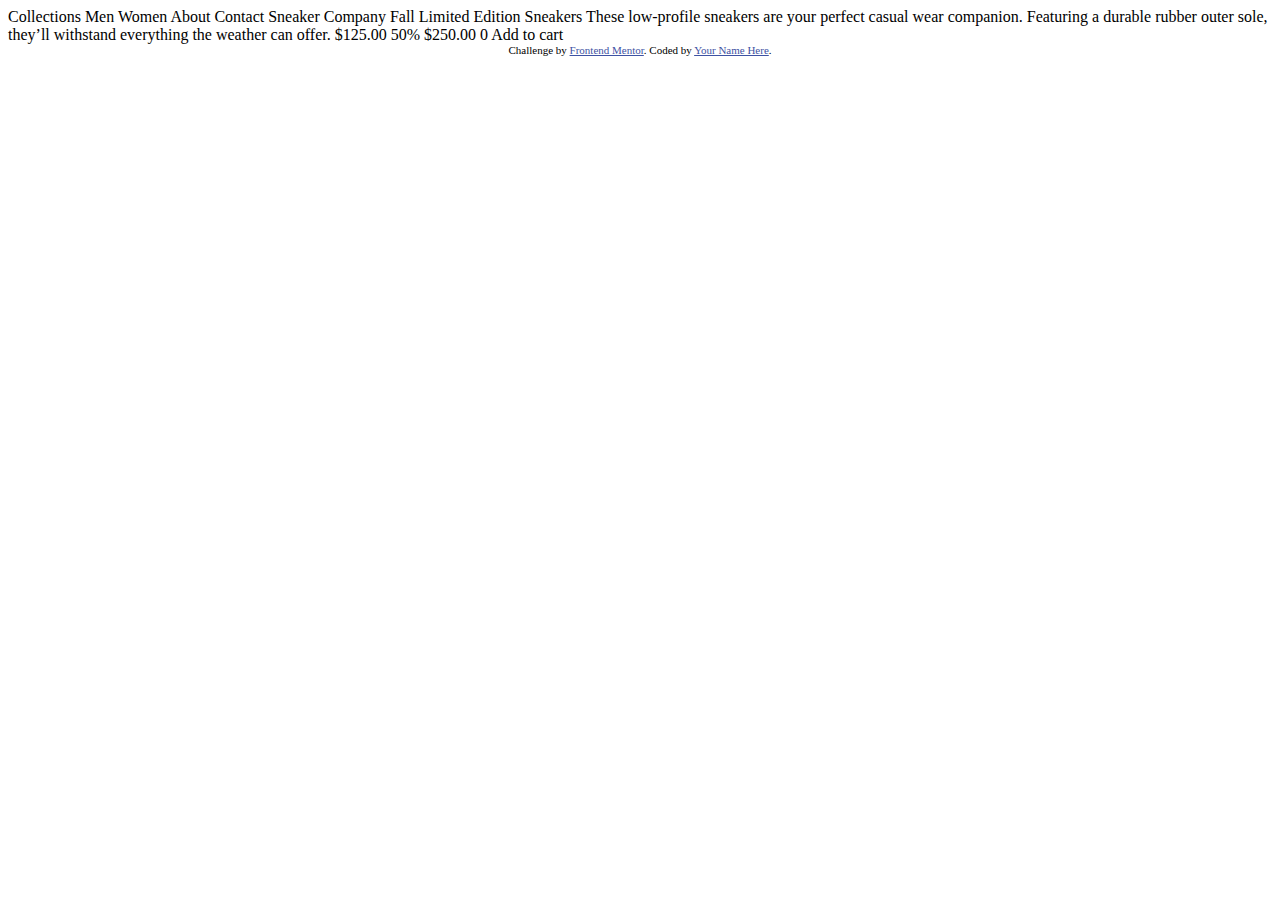
==== index.html @ 50c8fa57 "link css file" ====
<!DOCTYPE html>
<html lang="en">
<head>
  <meta charset="UTF-8">
  <meta name="viewport" content="width=device-width, initial-scale=1.0"> <!-- displays site properly based on user's device -->

  <link rel="icon" type="image/png" sizes="32x32" href="./images/favicon-32x32.png">
  
  <title>Frontend Mentor | E-commerce product page</title>

  <!-- Feel free to remove these styles or customise in your own stylesheet 👍 -->
  <style>
    .attribution { font-size: 11px; text-align: center; }
    .attribution a { color: hsl(228, 45%, 44%); }
  </style>
</head>
<body>

  Collections
  Men
  Women
  About
  Contact

  Sneaker Company

  Fall Limited Edition Sneakers

  These low-profile sneakers are your perfect casual wear companion. Featuring a 
  durable rubber outer sole, they’ll withstand everything the weather can offer.

  $125.00
  50%
  $250.00

  0
  Add to cart
  
  <div class="attribution">
    Challenge by <a href="https://www.frontendmentor.io?ref=challenge" target="_blank">Frontend Mentor</a>. 
    Coded by <a href="#">Your Name Here</a>.
  </div>
</body>
</html>
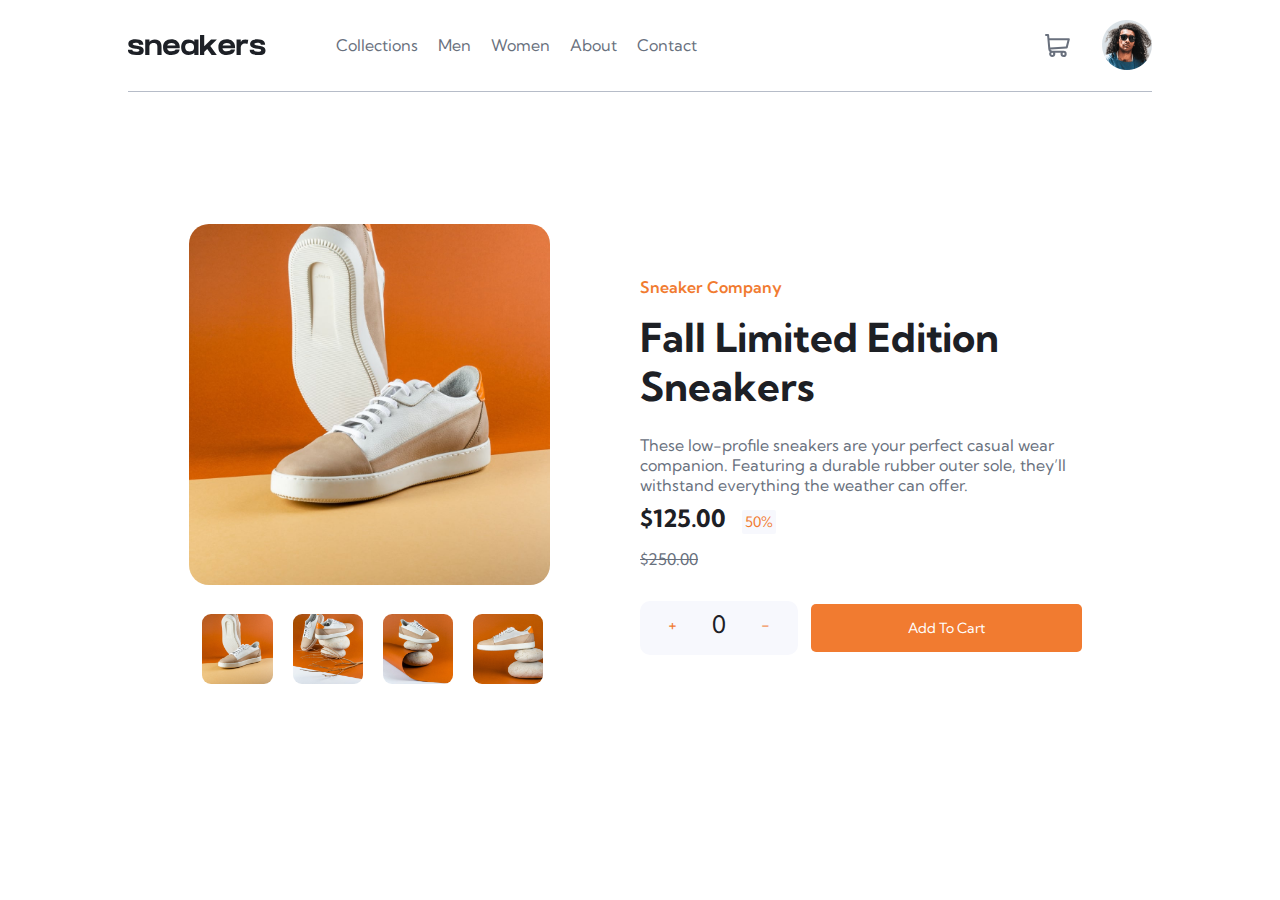
==== commit 40eba083: "add carousel and a modal" ====
--- a/index.html
+++ b/index.html
@@ -5,18 +5,94 @@
   <meta name="viewport" content="width=device-width, initial-scale=1.0"> <!-- displays site properly based on user's device -->
 
   <link rel="icon" type="image/png" sizes="32x32" href="./images/favicon-32x32.png">
-  
-  <title>Frontend Mentor | E-commerce product page</title>
-
-  <!-- Feel free to remove these styles or customise in your own stylesheet 👍 -->
-  <style>
-    .attribution { font-size: 11px; text-align: center; }
-    .attribution a { color: hsl(228, 45%, 44%); }
-  </style>
+  <link rel="stylesheet" href="https://use.fontawesome.com/releases/v5.15.0/css/all.css" integrity="sha384-OLYO0LymqQ+uHXELyx93kblK5YIS3B2ZfLGBmsJaUyor7CpMTBsahDHByqSuWW+q" crossorigin="anonymous">
+  <link href="https://fonts.googleapis.com/css2?family=Kumbh+Sans:wght@400;700&display=swap" rel="stylesheet">
+  <link rel="stylesheet" href="styles.css">
+  <title>E-commerce product page</title> 
 </head>
 <body>
+  <header>
+    <nav>
+      <div class="left-nav">
+      <div class="menu-logo">
+        <i class="fas fa-bars" id="menuBar"></i>
+        <img src="images/logo.svg" alt="" class="logo">
+      </div>
+      
+      <div class="nav-links" id="navLinks">
+        <i class="fas fa-times" id="closeMenu"></i>
+        <ul>
+          <li><a href="#">Collections</a></li>
+          <li><a href="#">Men</a></li>
+          <li><a href="#">Women</a></li>
+          <li><a href="#">About</a></li>
+          <li><a href="#">Contact</a></li>
+        </ul>
+      </div>
+    </div>
+   
+    <div class="icons">
+      <img src="images/icon-cart.svg" alt="" id="cart" class="cart">
+      <img src="images/image-avatar.png" alt="" class="user-icon">
+    </div> 
+   
+    </nav>
 
-  Collections
+    <div class="content">
+      <div class="modal-container" id="modalContainer">
+        <div class="modal" id="modal">
+          <i class="fas fa-times close-btn" id="closeModal"></i>
+          <img src="images/image-product-1.jpg" alt="" id="modalImg" class="modal-img">
+        </div>
+        <div class="thumbnails" id="thumbnailsM">
+          <img src="images/image-product-1.jpg" id= "thumb1M" alt="">
+          <img src="images/image-product-2.jpg" id= "thumb2M" alt="">
+          <img src="images/image-product-3.jpg" id= "thumb3M" alt="">
+          <img src="images/image-product-4.jpg" id= "thumb4M" alt="">
+        </div>
+      </div>
+      <div class="content-left">
+        <div class="slide-show" id="slideShow">          
+          <figure>
+            <img src="images/image-product-1.jpg" alt="" id="mainImg">
+          </figure>
+          <div class="thumbnails" id="thumbnails">
+            <img src="images/image-product-1.jpg" id= "thumb1" alt="">
+            <img src="images/image-product-2.jpg" id= "thumb2" alt="">
+            <img src="images/image-product-3.jpg" id= "thumb3" alt="">
+            <img src="images/image-product-4.jpg" id= "thumb4" alt="">
+          </div>
+        </div>
+      </div>
+      <div class="content-right">
+        <p class="content-title">Sneaker Company</p>
+        <h1>Fall Limited Edition Sneakers</h1>
+        <p>These low-profile sneakers are your perfect casual wear companion. Featuring a 
+          durable rubber outer sole, they’ll withstand everything the weather can offer.
+        </p>
+        <div class="percent">
+          <h2>$125.00</h2>
+          <p>50%</p>
+        </div>
+        <p class="line-through">$250.00</p>
+        
+         <div class="buttons">
+           <div class="plus-minus">
+             <p class = "plus">+</p>
+             <p class= "number">0</p>
+             <p class="minus">-</p>
+           </div>
+           <button class= "btn">Add To Cart</button>
+         </div> 
+      </div>
+    </div>
+  </header>
+
+  
+  
+
+  
+  <!-- Collections
   Men
   Women
   About
@@ -34,11 +110,13 @@
   $250.00
 
   0
-  Add to cart
+  Add to cart -->
   
-  <div class="attribution">
+  <!-- <div class="attribution">
     Challenge by <a href="https://www.frontendmentor.io?ref=challenge" target="_blank">Frontend Mentor</a>. 
     Coded by <a href="#">Your Name Here</a>.
-  </div>
+  </div> -->
+
+  <script src="app.js"></script>
 </body>
 </html>--- a/styles.css
+++ b/styles.css
@@ -0,0 +1,362 @@
+*{
+    margin: 0;
+    padding: 0;
+    box-sizing: border-box;
+    font-family: 'Kumbh Sans', sans-serif;
+}
+
+:root{
+    --Very-dark-blue: #1d2025;
+    --Dark-grayish-blue: #68707d;
+    --Grayish-blue: #b6bcc8;
+    --White: #ffffff;
+    --Black-opacity-light-box : hsl(0, 0%, 0%, .75);
+    --a-color-blue: #3e52a3; 
+    --orange-color: #f17b30;
+    --light-blue-buttons: #f7f8fd;
+    --dark-font-color:#212325;
+
+}
+
+header{
+    width: 100%;
+    height: 100vh;
+    background: var(--white);
+    padding: 0 10%;
+    
+}
+nav{
+    display: flex;
+    align-items: center;
+    justify-content: space-between;
+    border-bottom: 1px solid var(--Grayish-blue);
+    padding: 2% 0;
+}
+.left-nav{
+    display: flex;
+    align-items: center;
+}
+.menu-logo{
+   display: flex;
+}
+.fa-bars{
+    display: none;
+}
+.fa-times{
+    display: none;
+}
+.logo{
+    cursor: pointer;
+    padding-right: 50px;
+}
+.nav-links{
+    display: flex;
+}
+.nav-links ul{
+    display: flex;
+}
+.nav-links ul li{
+    list-style: none;
+}
+.nav-links ul li a{
+    text-decoration: none;
+    color: var(--Dark-grayish-blue);
+    font-size: 16px;
+    padding-left: 20px;
+}
+.icons{
+    display: flex;
+    align-items: center;
+}
+.icons .cart{
+    width: 25px;
+    cursor: pointer;
+    margin-right: 2rem; 
+}
+.icons .user-icon{
+    width: 50px;
+    cursor: pointer;
+}
+
+
+/* content styling */
+.content{
+    max-width: 100%;
+    height: 65vh;
+    margin: 8% 6% 0 6%;
+    display: flex;
+    align-items: center;
+    justify-content: space-between;
+    /* background: yellow; */
+}
+.content-left{
+    flex-basis: 50%;
+    
+    width: 100%;
+    display: flex;
+    align-items: center;
+    justify-content: space-between;
+    transition: .3s;
+}
+.slide-show{
+    max-width: 80%;
+    height: 100%;
+    transition: 0.3s;
+}
+.slide-show img{
+    width: 100%;
+    border-radius: 20px;
+    cursor: pointer;
+}
+
+.thumbnails{
+    width: 100%;
+    display: flex;
+    margin: 1.5rem 12px;
+    gap: 5%;
+}
+.thumbnails img{
+    width: 20%;
+    border: 1px solid transparent;
+    border-radius: 10px;
+    cursor: pointer;
+}
+.thumbnails img:hover{
+    border: 2px solid var(--orange-color);
+}
+.active{
+    /* backdrop-filter: blur(3px); */
+    opacity: 0.5;
+    border: 2px solid var(--orange-color);
+}
+
+/* modal */
+.modal-container {
+    opacity: 0; 
+    pointer-events: none;
+    width: 100vw;
+    height: 100vh;
+    position: absolute;
+    top: 0;
+    left: 0;
+    background: var(--Black-opacity-light-box);
+    display: flex;
+    flex-direction: column;
+    align-items: center;
+    justify-content: center;
+    
+}
+
+.modal{
+    width: 35%;
+    height: auto;
+    margin-bottom: .8rem;
+    position: relative;
+}
+.close-btn{
+    display: inline-block;
+    position: absolute;
+    top: -2.3rem;
+    right: 0;
+    font-size: 1.8rem;
+    color: var(--White);
+    cursor: pointer;
+}
+.close-modal{
+    opacity: 1; 
+    pointer-events: all;
+    
+}
+.modal-img{
+    width: 100%;
+    border-radius: 20px;
+}
+.modal-container .thumbnails{
+    width: 40%;
+    display: flex;
+    align-items: center;
+    justify-content: center;
+    gap: 5%;
+
+}
+.modal-container .thumbnails img{
+    width: 15%;
+    border: 1px solid transparent;
+    border-radius: 10px;
+    cursor: pointer;
+}
+.thumbnails img:hover{
+    border: 2px solid var(--orange-color);
+}
+/* content-right */
+.content-right{
+    flex-basis: 50%;
+    
+    
+}
+.content-right .content-title {
+    color: var(--orange-color);
+    font-size: 1rem;
+    font-weight: 600;
+    margin-bottom: 1rem;
+}
+.content-right h1{
+    font-size: 2.5rem;
+    color: var(--Very-dark-blue);
+    margin-bottom: 1.5rem;
+
+}
+.content-right p{
+    font-size: 1rem;
+    color: var(--Dark-grayish-blue);
+    margin-bottom: .5rem;
+
+}
+.content-right .line-through{
+    text-decoration: line-through;
+}
+.content-right h2{
+    font-size: 1.5rem;
+    color: var(--Very-dark-blue);
+    margin-bottom: 1rem;
+
+}
+.percent{
+    display: flex;
+    align-items: center;
+    justify-content: flex-start;
+    
+}
+.percent p{
+    margin-left: 1rem;
+    padding: 3px;
+    color: var(--orange-color);
+    font-size: 0.9rem;
+    border-radius: 2px;
+    background-color: var(--light-blue-buttons)
+}
+.buttons{
+    display: flex;
+    align-items: center;    
+    align-items: space-between;
+    margin-top: 2rem;
+}
+
+.plus-minus{
+    display: flex;
+    align-items: center;
+    justify-content: space-between;
+    width: 35%;
+    padding: 8px 12px;
+    background: var(--light-blue-buttons);
+    border-radius: 10px;
+    text-align: center;
+}
+.plus-minus .plus{
+    flex-basis: 30%;
+    cursor: pointer;
+    color: var(--orange-color);
+    font-size: 1rem;
+}
+.plus-minus .number{
+    flex-basis: 40%;
+    cursor: pointer;
+    color: var(--Very-dark-blue);
+    font-size: 1.5rem;
+}
+.plus-minus .minus{
+    flex-basis: 30%;
+    cursor: pointer;
+    color: var(--orange-color);
+    font-size: 1rem;
+
+}
+.btn{
+    width: 60%;
+    margin-left: 3%;
+    padding: 15px 0;
+    font-size: 14px;
+    color: var(--White);
+    background: var(--orange-color);
+    outline: none;
+    border: none;
+    border-radius: 5px;
+    cursor: pointer;
+}
+
+
+
+@media only screen and (max-width: 600px){
+    header{
+        padding: 0;
+        position: relative;
+    }
+    nav{
+        display: flex;
+        align-items: center;
+        justify-content: space-between;
+        border-bottom: 1px solid var(--White);
+        padding: 2% 5%;
+        position: relative;
+    }
+    .left-nav{
+        display: flex;
+        align-items: center;
+        
+    }
+    .menu-logo{
+       display: flex;
+       align-items: center;
+       justify-content: space-between;
+     
+    }
+    .left-nav .fa-bars{
+        display: block;
+        padding-right: 20px;
+        cursor: pointer;
+        font-size: 1.5rem;
+        color: var(--Dark-grayish-blue);
+    }
+    
+    
+    .nav-links{
+        position: absolute;
+        top: 0;
+        left: -50vw;
+        width: 50vw;
+        height: 100vh;
+        background-color: var(--dark-font-color);
+        transition: .3s;
+    }
+    .show-menu{
+        left: 0;
+    }
+    
+    .left-nav .fa-times{
+        display: block;
+        position: absolute;
+        top: 20px;
+        left: 20px;
+        cursor: pointer;
+        font-size: 1.5rem;
+        color: var(--White);
+    }
+    .nav-links ul{
+        display: flex;
+        flex-direction: column;
+        margin-top: 50px;
+    }
+    .nav-links ul li{
+        padding: 20px 0;
+    }
+    .nav-links ul li a{
+        color: var(--White);
+    }
+    
+    .icons .cart{
+        width: 22px;  
+    }
+    .icons .user-icon{
+        width: 40px;
+    }
+}
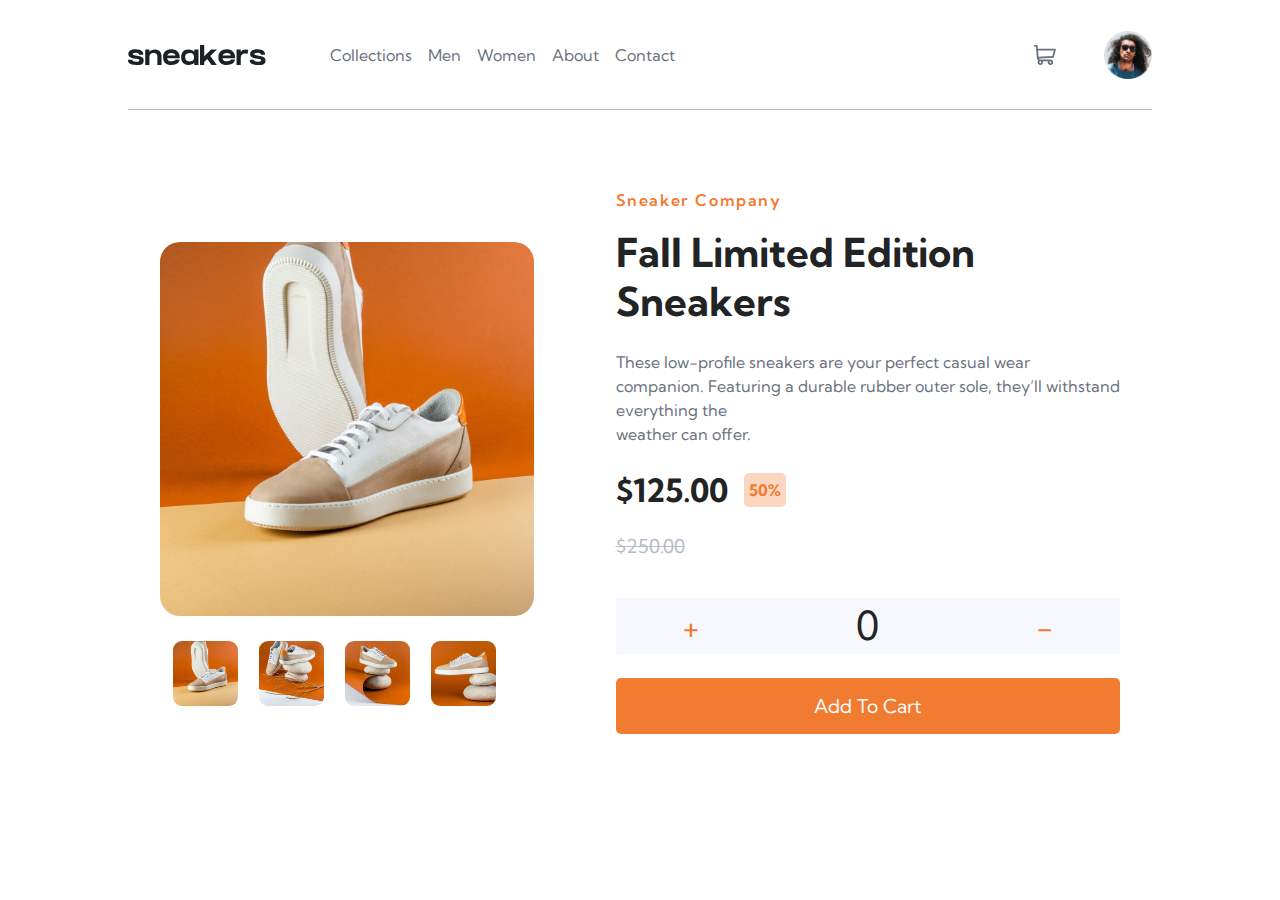
==== commit 3eb99216: "redid the entire site to fix major issue" ====
--- a/index.html
+++ b/index.html
@@ -14,108 +14,96 @@
   <header>
     <nav>
       <div class="left-nav">
-      <div class="menu-logo">
-        <i class="fas fa-bars" id="menuBar"></i>
-        <img src="images/logo.svg" alt="" class="logo">
-      </div>
-      
-      <div class="nav-links" id="navLinks">
-        <i class="fas fa-times" id="closeMenu"></i>
-        <ul>
-          <li><a href="#">Collections</a></li>
-          <li><a href="#">Men</a></li>
-          <li><a href="#">Women</a></li>
-          <li><a href="#">About</a></li>
-          <li><a href="#">Contact</a></li>
-        </ul>
-      </div>
-    </div>
-   
-    <div class="icons">
-      <img src="images/icon-cart.svg" alt="" id="cart" class="cart">
-      <img src="images/image-avatar.png" alt="" class="user-icon">
-    </div> 
-   
-    </nav>
-
-    <div class="content">
-      <div class="modal-container" id="modalContainer">
-        <div class="modal" id="modal">
-          <i class="fas fa-times close-btn" id="closeModal"></i>
-          <img src="images/image-product-1.jpg" alt="" id="modalImg" class="modal-img">
+        <div class="menu-logo">
+          <i class="fas fa-bars" id="menuBar"></i>
+          <img src="images/logo.svg" alt="" class="logo">
         </div>
-        <div class="thumbnails" id="thumbnailsM">
-          <img src="images/image-product-1.jpg" id= "thumb1M" alt="">
-          <img src="images/image-product-2.jpg" id= "thumb2M" alt="">
-          <img src="images/image-product-3.jpg" id= "thumb3M" alt="">
-          <img src="images/image-product-4.jpg" id= "thumb4M" alt="">
+        
+        <div class="nav-links" id="navLinks">
+          <i class="fas fa-times" id="closeMenu"></i>
+          <ul>
+            <li><a href="#">Collections</a></li>
+            <li><a href="#">Men</a></li>
+            <li><a href="#">Women</a></li>
+            <li><a href="#">About</a></li>
+            <li><a href="#">Contact</a></li>
+          </ul>
         </div>
       </div>
-      <div class="content-left">
-        <div class="slide-show" id="slideShow">          
-          <figure>
-            <img src="images/image-product-1.jpg" alt="" id="mainImg">
-          </figure>
+     
+      <div class="icons">
+        <img src="images/icon-cart.svg" alt="" id="cart" class="cart">
+        <img src="images/image-avatar.png" alt="" class="user-icon">
+      </div> 
+     
+      </nav>
+
+      <div class="content">
+              <!-- modal -->
+        <div class="modal-container" id="modalContainer"> 
+          <div class="modal" id="modal">
+            <i class="fas fa-times close-btn" id="closeModal"></i>
+            <img src="images/image-product-1.jpg" alt="" id="modalImg" class="modal-img">
+          </div>
+          <div class="thumbnails" id="thumbnailsM">
+            <img src="images/image-product-1.jpg" id= "thumb1M" alt="">
+            <img src="images/image-product-2.jpg" id= "thumb2M" alt="">
+            <img src="images/image-product-3.jpg" id= "thumb3M" alt="">
+            <img src="images/image-product-4.jpg" id= "thumb4M" alt="">
+          </div>
+        </div>
+        <div class="content-left">
+          <img src="images/image-product-1.jpg" alt="" id="mainImgMobile" class= "main-img">
           <div class="thumbnails" id="thumbnails">
             <img src="images/image-product-1.jpg" id= "thumb1" alt="">
             <img src="images/image-product-2.jpg" id= "thumb2" alt="">
             <img src="images/image-product-3.jpg" id= "thumb3" alt="">
             <img src="images/image-product-4.jpg" id= "thumb4" alt="">
           </div>
+          <div class="prev-btn" id="btnPrev" >
+              <img src="images/icon-previous.svg" alt="" class="prev" id="prev">
+          </div>
+          <div class="next-btn" id="btnNext" >
+              <img src="images/icon-next.svg" alt="" class="next" id="next">
+          </div>
+        </div>
+        
+        <div class="content-text">             
+          <p class="content-title">Sneaker Company</p>
+          <h1>Fall Limited Edition <br> Sneakers</h1>
+          <p>These low-profile sneakers are your perfect casual wear companion. Featuring a 
+            durable rubber outer sole, they’ll withstand everything the <br>weather can offer.
+          </p>
+          <div class="percent">
+            <div class="percent-left">
+              <h1>$125.00</h1>
+              <p>50%</p>  
+            </div>
+
+            <p class="line-through">$250.00</p>
+
+          </div>
+          
+          <div class="buttons">
+            <div class="plus-minus">
+              <p class = "plus">+</p>
+              <p class= "number">0</p>
+              <p class="minus">-</p>
+            </div>
+            <button class= "btn">Add To Cart</button>
+          </div> 
         </div>
       </div>
-      <div class="content-right">
-        <p class="content-title">Sneaker Company</p>
-        <h1>Fall Limited Edition Sneakers</h1>
-        <p>These low-profile sneakers are your perfect casual wear companion. Featuring a 
-          durable rubber outer sole, they’ll withstand everything the weather can offer.
-        </p>
-        <div class="percent">
-          <h2>$125.00</h2>
-          <p>50%</p>
-        </div>
-        <p class="line-through">$250.00</p>
         
-         <div class="buttons">
-           <div class="plus-minus">
-             <p class = "plus">+</p>
-             <p class= "number">0</p>
-             <p class="minus">-</p>
-           </div>
-           <button class= "btn">Add To Cart</button>
-         </div> 
-      </div>
-    </div>
-  </header>
+</header>
 
+
+
+  
   
   
 
   
-  <!-- Collections
-  Men
-  Women
-  About
-  Contact
-
-  Sneaker Company
-
-  Fall Limited Edition Sneakers
-
-  These low-profile sneakers are your perfect casual wear companion. Featuring a 
-  durable rubber outer sole, they’ll withstand everything the weather can offer.
-
-  $125.00
-  50%
-  $250.00
-
-  0
-  Add to cart -->
-  
-  <!-- <div class="attribution">
-    Challenge by <a href="https://www.frontendmentor.io?ref=challenge" target="_blank">Frontend Mentor</a>. 
-    Coded by <a href="#">Your Name Here</a>.
-  </div> -->
 
   <script src="app.js"></script>
 </body>
--- a/styles.css
+++ b/styles.css
@@ -15,100 +15,98 @@
     --orange-color: #f17b30;
     --light-blue-buttons: #f7f8fd;
     --dark-font-color:#212325;
+    --orange-color-opacity: hsl(23, 87%, 57%, .3);
+
 
 }
 
 header{
     width: 100%;
-    height: 100vh;
+    min-height: 100vh;
     background: var(--white);
     padding: 0 10%;
     
 }
+
 nav{
+    width: 100%;
     display: flex;
     align-items: center;
     justify-content: space-between;
+    padding: 3% 0;
     border-bottom: 1px solid var(--Grayish-blue);
-    padding: 2% 0;
 }
 .left-nav{
     display: flex;
     align-items: center;
+    
 }
 .menu-logo{
    display: flex;
-}
-.fa-bars{
+   align-items: center;
+   justify-content: space-between;
+   margin-right: 3rem;
+ 
+}
+.left-nav .fa-bars{
     display: none;
-}
-.fa-times{
+    
+}
+
+.nav-links .fa-times {
     display: none;
-}
-.logo{
-    cursor: pointer;
-    padding-right: 50px;
-}
-.nav-links{
-    display: flex;
 }
 .nav-links ul{
     display: flex;
 }
 .nav-links ul li{
     list-style: none;
+    margin-left: 1rem;
 }
 .nav-links ul li a{
     text-decoration: none;
+    font-size: 1rem;
     color: var(--Dark-grayish-blue);
-    font-size: 16px;
-    padding-left: 20px;
-}
+}
+
 .icons{
     display: flex;
     align-items: center;
 }
-.icons .cart{
-    width: 25px;
-    cursor: pointer;
-    margin-right: 2rem; 
-}
-.icons .user-icon{
-    width: 50px;
-    cursor: pointer;
-}
-
-
-/* content styling */
+.cart{
+    cursor: pointer;
+    margin-right: 3rem;
+}
+.user-icon{
+    width: 3rem;
+    cursor: pointer;
+}
+
+/* content */
+
 .content{
     max-width: 100%;
-    height: 65vh;
-    margin: 8% 6% 0 6%;
-    display: flex;
-    align-items: center;
+    height: 70vh;
+    display: flex;
+    margin-top: 6%;
     justify-content: space-between;
+    /* background-color: pink; */
+}
+
+
+.main-img{
+    width: 100%;
+    border-radius: 20px;
+    cursor: pointer;
+}
+.content-left{
+    width: 75%;
+    margin-left: 2rem;
+    display: flex;
+    flex-direction: column;
+    justify-content: center;
     /* background: yellow; */
 }
-.content-left{
-    flex-basis: 50%;
-    
-    width: 100%;
-    display: flex;
-    align-items: center;
-    justify-content: space-between;
-    transition: .3s;
-}
-.slide-show{
-    max-width: 80%;
-    height: 100%;
-    transition: 0.3s;
-}
-.slide-show img{
-    width: 100%;
-    border-radius: 20px;
-    cursor: pointer;
-}
-
 .thumbnails{
     width: 100%;
     display: flex;
@@ -116,7 +114,7 @@
     gap: 5%;
 }
 .thumbnails img{
-    width: 20%;
+    width: 18%;
     border: 1px solid transparent;
     border-radius: 10px;
     cursor: pointer;
@@ -124,11 +122,11 @@
 .thumbnails img:hover{
     border: 2px solid var(--orange-color);
 }
-.active{
-    /* backdrop-filter: blur(3px); */
-    opacity: 0.5;
-    border: 2px solid var(--orange-color);
-}
+
+.prev-btn, .next-btn{
+    display: none;
+}
+
 
 /* modal */
 .modal-container {
@@ -188,116 +186,134 @@
 .thumbnails img:hover{
     border: 2px solid var(--orange-color);
 }
-/* content-right */
-.content-right{
-    flex-basis: 50%;
-    
-    
-}
-.content-right .content-title {
-    color: var(--orange-color);
+
+.content-text{
+    max-width: 50%;
+    margin-left: 8%;
+    margin-right: 2rem;
+}
+.content-text .content-title{
     font-size: 1rem;
     font-weight: 600;
-    margin-bottom: 1rem;
-}
-.content-right h1{
+    letter-spacing: .1rem;
+    color: var(--orange-color);
+    margin: 1rem 0;
+}
+.content-text h1{
     font-size: 2.5rem;
-    color: var(--Very-dark-blue);
+    color: var(--dark-font-color);
     margin-bottom: 1.5rem;
-
-}
-.content-right p{
+}
+.content-text p{
     font-size: 1rem;
     color: var(--Dark-grayish-blue);
-    margin-bottom: .5rem;
-
-}
-.content-right .line-through{
+    line-height: 1.5rem;
+    margin-bottom: 1.5rem;
+}
+.percent{
+    display: flex;
+    flex-direction: column;
+    justify-content: space-around;   
+}
+.percent-left{
+    display: flex;
+    align-items: center;
+}
+.percent-left h1{
+    font-size: 2rem;
+    margin-right: 1rem;
+    color: var(--dark-font-color);
+}
+.percent-left p{
+    font-size: 1rem;
+    font-weight: bold;
+    color: var(--orange-color);
+    padding: 5px;
+    border-radius: 5px;
+    background: var(--orange-color-opacity);
+}
+.percent .line-through {
+    font-size: 1.2rem;
+    color: var(--Grayish-blue);
     text-decoration: line-through;
 }
-.content-right h2{
-    font-size: 1.5rem;
-    color: var(--Very-dark-blue);
-    margin-bottom: 1rem;
-
-}
-.percent{
-    display: flex;
-    align-items: center;
-    justify-content: flex-start;
-    
-}
-.percent p{
-    margin-left: 1rem;
-    padding: 3px;
+
+.buttons{
+    margin-top: 1rem;
+    flex-direction: column;
+}
+
+.plus-minus{
+    width: 100%;
+    display: flex;
+    align-items: center;
+    justify-content: space-between;
+    
+
+}
+.plus-minus .plus, .plus-minus .minus{
+    flex-basis: 30%;
+    background: var(--light-blue-buttons);
+    padding: 1rem 0;
+    font-size: 2rem;
     color: var(--orange-color);
-    font-size: 0.9rem;
-    border-radius: 2px;
-    background-color: var(--light-blue-buttons)
-}
-.buttons{
-    display: flex;
-    align-items: center;    
-    align-items: space-between;
-    margin-top: 2rem;
-}
-
-.plus-minus{
-    display: flex;
-    align-items: center;
-    justify-content: space-between;
-    width: 35%;
-    padding: 8px 12px;
+    display: flex;
+    align-items: center;
+    justify-content: center;
+    cursor: pointer;
+}
+
+.plus-minus .number {
+    flex-basis: 40%;
     background: var(--light-blue-buttons);
-    border-radius: 10px;
-    text-align: center;
-}
-.plus-minus .plus{
-    flex-basis: 30%;
-    cursor: pointer;
-    color: var(--orange-color);
-    font-size: 1rem;
-}
-.plus-minus .number{
-    flex-basis: 40%;
-    cursor: pointer;
-    color: var(--Very-dark-blue);
-    font-size: 1.5rem;
-}
-.plus-minus .minus{
-    flex-basis: 30%;
-    cursor: pointer;
-    color: var(--orange-color);
-    font-size: 1rem;
-
+    padding: 1rem 0;
+    font-size: 2.5rem;
+    color: var(--dark-font-color);
+    display: flex;
+    align-items: center;
+    justify-content: center;
 }
 .btn{
-    width: 60%;
-    margin-left: 3%;
-    padding: 15px 0;
-    font-size: 14px;
+    width: 100%;
+    font-size: 1.2rem;
     color: var(--White);
+    padding: 1rem 0;
+    margin-bottom: 1rem; 
     background: var(--orange-color);
-    outline: none;
     border: none;
     border-radius: 5px;
-    cursor: pointer;
-}
-
-
-
-@media only screen and (max-width: 600px){
-    header{
+    outline: none;
+    cursor: pointer;
+
+}
+
+
+
+
+
+
+@media only screen and (max-width: 1000px){
+    .modal-container{
+        display: none;
+    }
+    
+    header {
         padding: 0;
-        position: relative;
+        min-height: 100vh;
     }
     nav{
         display: flex;
         align-items: center;
         justify-content: space-between;
-        border-bottom: 1px solid var(--White);
+        border-bottom: 1px solid var(--dark-font-color);
         padding: 2% 5%;
-        position: relative;
+        position: fixed;
+        top: 0;
+        right: 0;
+        z-index: 10;
+        max-width: 100%;
+        background: var(--White);
+        max-height: 8vh;
     }
     .left-nav{
         display: flex;
@@ -347,16 +363,188 @@
         margin-top: 50px;
     }
     .nav-links ul li{
-        padding: 20px 0;
+        padding: 20px ;
+        list-style: none;
     }
     .nav-links ul li a{
         color: var(--White);
+        text-decoration: none;
+    }
+    .icons{
+        display: flex;
+        align-items: center;
     }
     
     .icons .cart{
         width: 22px;  
+        margin-right: 1rem;
+        cursor: pointer;
     }
     .icons .user-icon{
         width: 40px;
-    }
-}
+        cursor: pointer;
+
+    }
+
+    /* content section */
+
+    .content{
+        margin: 7.5vh 0 0 0;
+        max-width: 100%;
+        height: 90vh;
+        flex-direction: column;
+    }
+    .content-left{
+        width: 100%;
+        margin-left: 0;
+    }
+    
+    .content-left .main-img{
+        width: 100%;
+        position: relative;
+        border-radius: 0;
+    }
+    .thumbnails{
+        display: none;
+    }
+    .prev-btn{
+        width: 3rem;
+        height: 3rem;
+        display: flex;
+        align-items: center;
+        justify-content: center;
+        position: absolute;
+        top: 50%;
+        transform: translateY(-50%);
+        left: 1.5rem;
+        border-radius: 50%;
+        cursor: pointer;
+        background: var(--White);
+        transition: .3s;
+    }
+    .prev-btn:hover{
+        left: 3%;
+    }
+    .next-btn:hover{
+        right: 3%;
+    }
+    .next-btn{
+        width: 3rem;
+        height: 3rem;
+        display: flex;
+        align-items: center;
+        justify-content: center;
+        position: absolute;
+        top: 50%;
+        transform: translateY(-50%);
+        right: 1.5rem;
+        border-radius: 50%;
+        cursor: pointer;
+        background: var(--White);
+        transition: .3s;
+
+    }
+
+    .content-text{
+        max-width: 100%;
+        margin-left: 0;
+        padding: 1rem 5%;
+        margin-right: 0;
+    }
+    .content-text .content-title{
+        font-size: 1rem;
+        font-weight: 600;
+        letter-spacing: .1rem;
+        color: var(--orange-color);
+        margin-bottom: 1rem;
+    }
+    .content-text h1{
+        font-size: 2.1rem;
+        color: var(--dark-font-color);
+        margin-bottom: 1.5rem;
+    }
+    .content-text p{
+        font-size: 1.2rem;
+        color: var(--Dark-grayish-blue);
+        line-height: 1.7rem;
+        margin-bottom: 1.5rem;
+    }
+    .percent{
+        display: flex;
+        flex-direction: row;
+        justify-content: space-between;   
+    }
+    .percent-left{
+        display: flex;
+        align-items: center;
+    }
+    .percent-left h1{
+        font-size: 2.1rem;
+        margin-right: 1rem;
+        color: var(--dark-font-color);
+    }
+    .percent-left p{
+        font-size: 1rem;
+        font-weight: bold;
+        color: var(--orange-color);
+        padding: 5px;
+        border-radius: 5px;
+        background: var(--orange-color-opacity);
+    }
+    .percent .line-through {
+        font-size: 1.5rem;
+        color: var(--Grayish-blue);
+        text-decoration: line-through;
+    }
+    .buttons{
+        margin-top: 1rem;
+        flex-direction: column;
+    }
+
+    .plus-minus{
+        width: 100%;
+        display: flex;
+        align-items: center;
+        justify-content: space-between;
+        
+
+    }
+   .plus-minus .plus, .plus-minus .minus{
+        flex-basis: 30%;
+        background: var(--light-blue-buttons);
+        padding: 1rem 0;
+        font-size: 2rem;
+        color: var(--orange-color);
+        display: flex;
+        align-items: center;
+        justify-content: center;
+        cursor: pointer;
+    }
+
+    .plus-minus .number {
+        flex-basis: 40%;
+        background: var(--light-blue-buttons);
+        padding: 1rem 0;
+        font-size: 2.5rem;
+        color: var(--dark-font-color);
+        display: flex;
+        align-items: center;
+        justify-content: center;
+        cursor: pointer;
+    }
+    .btn{
+        width: 100%;
+        font-size: 1.2rem;
+        color: var(--White);
+        padding: 1rem 0;
+        margin-bottom: 1rem; 
+        background: var(--orange-color);
+        border: none;
+        border-radius: 5px;
+        outline: none;
+
+    }
+
+
+}
+
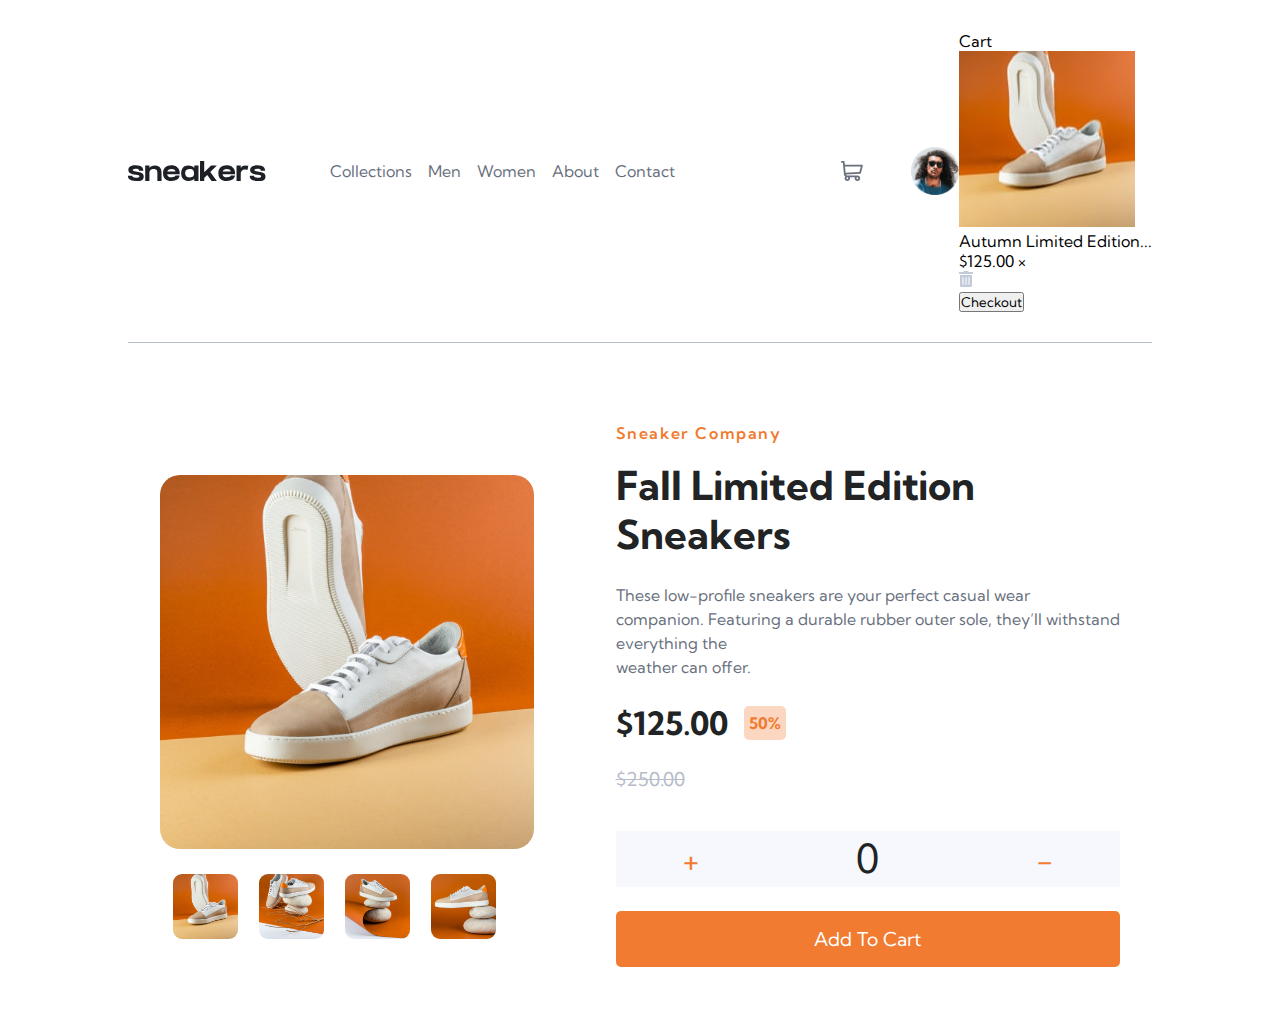
==== commit a3d76352: "Added a cart container with content using javascript" ====
--- a/index.html
+++ b/index.html
@@ -34,6 +34,23 @@
       <div class="icons">
         <img src="images/icon-cart.svg" alt="" id="cart" class="cart">
         <img src="images/image-avatar.png" alt="" class="user-icon">
+
+        <div class="cart-content" id="cartContent">
+          <div class="cart-top">
+            <p>Cart</p>
+            <i class="fas fa-times close-cart" id="closeCart"></i>
+          </div>
+          <div class="cart-middle">
+            <img src="images/image-product-1-thumbnail.jpg" alt="" class="cart-img">
+            <div class="middle-text">
+              <p>Autumn Limited Edition...</p>
+              <p>$125.00 &#215; </p>
+            </div>
+            <img src="images/icon-delete.svg" alt="" class="cart-delete">
+          </div>
+
+          <button class="cart-btn" id="cartBtn">Checkout</button>
+        </div>
       </div> 
      
       </nav>
--- a/styles.css
+++ b/styles.css
@@ -13,6 +13,7 @@
     --Black-opacity-light-box : hsl(0, 0%, 0%, .75);
     --a-color-blue: #3e52a3; 
     --orange-color: #f17b30;
+    --orange-color-opacity: hsl(23, 87%, 57%, .75);
     --light-blue-buttons: #f7f8fd;
     --dark-font-color:#212325;
     --orange-color-opacity: hsl(23, 87%, 57%, .3);
@@ -338,8 +339,8 @@
     .nav-links{
         position: absolute;
         top: 0;
-        left: -50vw;
-        width: 50vw;
+        left: -70vw;
+        width: 70vw;
         height: 100vh;
         background-color: var(--dark-font-color);
         transition: .3s;
@@ -352,7 +353,7 @@
         display: block;
         position: absolute;
         top: 20px;
-        left: 20px;
+        left: 35px;
         cursor: pointer;
         font-size: 1.5rem;
         color: var(--White);
